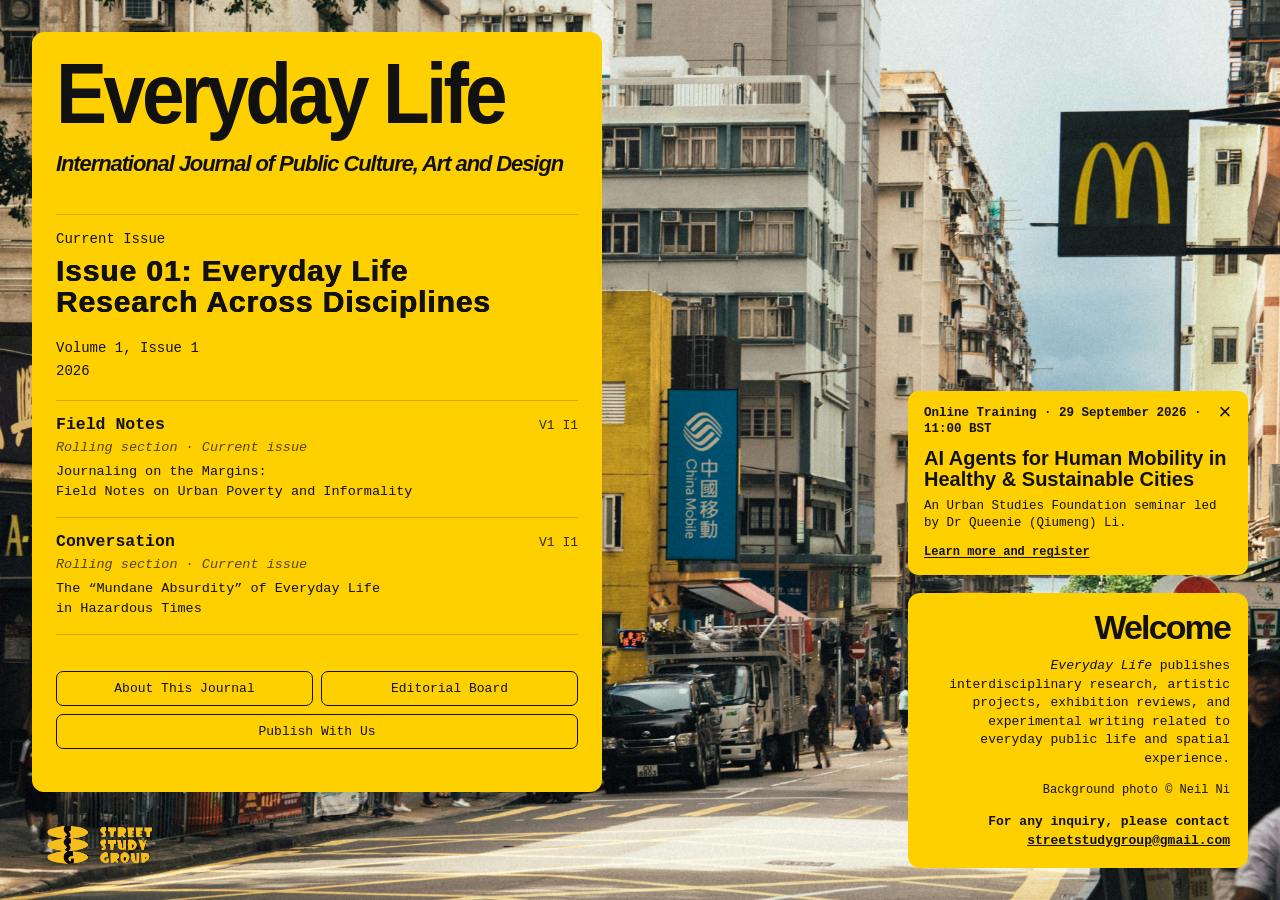
==== index.html @ 0911d188 "update ads" ====
<!doctype html>
<html lang="en">
<head>
  <meta charset="utf-8">

  <title>Everyday Life: International Journal of Public Culture, Art and Design</title>

  <meta name="viewport" content="width=device-width, initial-scale=1">
  <meta name="description" content="Everyday Life is an independent open-access journal dedicated to public culture, urban space, art, design, and the politics of everyday life.">

  <link rel="icon" type="image/png" href="assets/images/favicon.png">
  <link rel="stylesheet" href="assets/style.css?v=7">
</head>

<body>

  <main class="homepage">

    <section class="home-card">

      <header class="brand-block">
        <h1>Everyday Life</h1>
        <p>International Journal of Public Culture, Art and Design</p>
      </header>

     <section class="feature-block">
  <a href="issue-01.html">
    <p class="small-label">Current Issue</p>
    <h2>
      Issue 01: Everyday Life<br>
      Research Across Disciplines
    </h2>
    <p class="mono">
      Volume 1, Issue 1<br>
      2026
    </p>
  </a>
</section>

     <section class="news-block">
  <div class="news-row">
    <a href="field-notes.html">
      <strong>Field Notes</strong><br>
      <span class="section-status">Rolling section · Current issue</span><br>
      Journaling on the Margins:<br>
      Field Notes on Urban Poverty and Informality
    </a>
    <div class="issue-number">V1 I1</div>
  </div>

  <div class="news-row">
    <a href="conversation.html">
      <strong>Conversation</strong><br>
      <span class="section-status">Rolling section · Current issue</span><br>
      The “Mundane Absurdity” of Everyday Life<br>
      in Hazardous Times
    </a>
    <div class="issue-number">V1 I1</div>
  </div>
</section>

      <nav class="home-buttons">
        <a href="#about-this-journal">About This Journal</a>
        <a href="#editorial-board">Editorial Board</a>
        <a class="wide" href="submission-guidelines.html">Publish With Us</a>
      </nav>

    </section>

    <section class="welcome-card">
      <h2>Welcome</h2>

      <p>
        <em>Everyday Life</em> publishes interdisciplinary research,
        artistic projects, exhibition reviews, and experimental writing
        related to everyday public life and spatial experience.
      </p>

      <p class="credit">
        Background photo © Neil Ni
      </p>

      <p class="contact">
        For any inquiry, please contact<br>
        <a href="mailto:streetstudygroup@gmail.com">streetstudygroup@gmail.com</a>
      </p>
    </section>

    <aside class="event-popover" aria-label="Upcoming online training">
      <button class="event-popover-close" type="button" aria-label="Close event notice">×</button>
      <p class="event-popover-kicker">Online Training · 29 September 2026 · 11:00 BST</p>
      <h2>AI Agents for Human Mobility in Healthy &amp; Sustainable Cities</h2>
      <p>
        An Urban Studies Foundation seminar led by Dr Queenie (Qiumeng) Li.
      </p>
      <a href="https://post-industrial-cities.com/OnlineTraining1" target="_blank" rel="noopener">
        Learn more and register
      </a>
    </aside>

<a 
  class="corner-logo-card" 
  href="https://www.instagram.com/streetstudygroup/" 
  target="_blank" 
  rel="noopener"
  aria-label="Street Study Group Instagram"
>
  <img src="assets/images/logo.png" alt="Street Study Group">
</a>

  </main>

 <aside class="side-panel" id="about-this-journal">
  <div class="panel-content">
    <a class="close-button" href="#">Close</a>

    <p class="panel-title">About This Journal</p>

    <h2><em>Everyday Life</em></h2>

    <p>
      <em>Everyday Life</em> is a peer-reviewed interdisciplinary journal dedicated to exploring the relationships between public culture, design, art, urban space, media, and everyday experience. Published biannually as a free open-access journal, it brings together academic research, visual culture, artistic practice, exhibition criticism, and experimental forms of inquiry that engage with the ordinary conditions of contemporary life.
    </p>

    <p>
      The journal begins from a simple but increasingly urgent observation: everyday life is never neutral. Streets, interfaces, buildings, infrastructures, advertisements, domestic spaces, public images, objects, platforms, and forms of routine behaviour are all shaped by wider social, political, economic, and cultural forces. At the same time, everyday environments also remain sites of creativity, negotiation, conflict, memory, imagination, and public expression.
    </p>

    <p>
      In recent years, public life has undergone profound transformations. Cities are increasingly mediated by digital systems, commercial images, logistical infrastructures, surveillance technologies, branding strategies, and forms of algorithmic governance. Public space has become simultaneously more connected and more fragmented; more visible and more controlled. Design now extends far beyond objects and aesthetics into the organisation of attention, behaviour, mobility, communication, and social relations themselves. Yet despite these changes, everyday life often remains overlooked precisely because it appears ordinary.
    </p>

    <p>
      <em>Everyday Life</em> seeks to examine these conditions critically and creatively. The journal is interested not only in how contemporary environments are designed and governed, but also in how they are experienced, interpreted, appropriated, resisted, documented, and reimagined through artistic, spatial, and cultural practices.
    </p>

    <p>
      Positioned across art and design studies, urban studies, architecture, visual culture, media theory, cultural geography, anthropology, sociology, and curatorial practice, the journal encourages dialogue between scholars, designers, artists, architects, filmmakers, curators, writers, and independent researchers. We are particularly interested in interdisciplinary work that crosses conventional boundaries between theory and practice, research and criticism, academic inquiry and cultural production.
    </p>

    <p>
      Operating as a free open-access publication, all content in this journal is freely accessible online without subscription fees or article processing charges (APCs).
    </p>

    <h2>Aims and Scope</h2>

    <p>
      The journal welcomes original contributions addressing themes including, but not limited to:
    </p>

    <p>
      Design and everyday life<br>
      Urban space and public culture<br>
      Spatial politics and governance<br>
      Critical design studies<br>
      Speculative design<br>
      Everyday studies and its methodology<br>
      Art, curation, and exhibition-making<br>
      Architecture and the social production of space<br>
      Infrastructure and material culture<br>
      Media environments and visual communication<br>
      Public space, participation, and appropriation<br>
      Digital urbanism and platform urbanism<br>
      Memory, representation, and visual archives<br>
      Mobility, circulation, and spatial experience<br>
      Design, labour, and neoliberalism<br>
      Curatorial practice and exhibition studies<br>
      Design anthropology and ethnography<br>
      Everyday aesthetics and visual culture<br>
      Experimental and speculative design practices<br>
      Informal urbanism and grassroots spatial practices<br>
      Environmental design and ecological everyday life<br>
      Socially engaged art and public interventions
    </p>

    <p>
      The journal encourages interdisciplinary dialogue between scholars, designers, architects, artists, curators, filmmakers, and independent researchers.
    </p>

    <h2>Types of Contributions</h2>

    <p>
      <strong>Research Articles</strong><br>
      Peer-reviewed scholarly articles offering a clear academic contribution to the current issue theme through theoretical, historical, methodological, empirical, interdisciplinary, or practice-informed research.
    </p>

    <p>
      <strong>Practice Review Articles</strong><br>
      Critical reflections by artists, designers, architects, curators, filmmakers, photographers, cultural workers, and practice-based researchers on exhibitions, projects, visual research, spatial interventions, or creative practice.
    </p>

    <p>
      <strong>Conversations and Interviews</strong><br>
      Dialogues with artists, designers, architects, curators, researchers, and cultural practitioners.
    </p>

    <p>
      <strong>Field Notes</strong><br>
      Short observational or reflective texts engaging with everyday environments, public culture, spatial practices, material conditions, or situated experiences.
    </p>

    <h2>Open Access Statement</h2>

    <p>
      <em>Everyday Life</em> is committed to free and open knowledge exchange.
    </p>

    <p>
      The journal operates under a Diamond Open Access model:
    </p>

    <p>
      No submission fees<br>
      No article processing charges (APCs)<br>
      Free access for all readers
    </p>

    <p>
      Authors retain copyright of their work unless otherwise stated.
    </p>
  </div>
</aside>

<aside class="side-panel" id="editorial-board">
  <div class="panel-content">
    <a class="close-button" href="#">Close</a>

    <p class="panel-title">Editorial Board</p>

    <h2>Executive Editor</h2>

    <article class="editorial-member">
  <p>
    <strong>
  <a href="https://orcid.org/0009-0006-7471-3785" target="_blank" rel="noopener">
    Sinan Wang
  </a>
</strong><br>
Glasgow School of Art, UK<br>
<a href="mailto:streetstudygroup@gmail.com">Contact</a>
  </p>
</article>

    <hr>

    <h2>Co-editors</h2>

    <article class="editorial-member">
      <p>
        <strong>Dr. Fangjie Guo</strong><br>
        Guangzhou University, Guangzhou, China<br>
        <strong>Areas:</strong> Space production, Public space, Ethnography<br>
        <a href="mailto:fguo@gzhu.edu.cn">Contact</a>
      </p>
    </article>

    <article class="editorial-member">
      <p>
        <strong>Houwei Fu</strong><br>
        University College London, London, UK<br>
        <strong>Areas:</strong> Urban regeneration, Housing studies, Contemporary Architectural History and Design<br>
        <a href="mailto:ucbvhfu@ucl.ac.uk">Contact</a>
      </p>
    </article>

    <article class="editorial-member">
      <p>
        <strong>Jiaqi Li</strong><br>
        City University of Hong Kong, Hong Kong, China<br>
        <strong>Areas:</strong> Contemporary art, Visual tricks, Illusion<br>
        <a href="mailto:jiaqi.li@my.cityu.edu.hk">Contact</a>
      </p>
    </article>

    <article class="editorial-member">
      <p>
        <strong>Jiawen Li</strong><br>
        Glasgow School of Art, Glasgow, UK<br>
        <strong>Areas:</strong> Human-AI collaboration, AI-assisted creativity, Visual ideation<br>
        <a href="mailto:lijiawen.art@gmail.com">Contact</a>
      </p>
    </article>

    <article class="editorial-member">
      <p>
        <strong>Lingyi Wang</strong><br>
        The Chinese University of Hong Kong, Hong Kong, China<br>
        <strong>Areas:</strong> Performance Studies, World Literature, Literary Modernism<br>
        <a href="mailto:lingyiw.arts@gmail.com">Contact</a>
      </p>
    </article>

    <article class="editorial-member">
      <p>
        <strong>Lisa Tustian</strong><br>
        Cardiff Metropolitan University, Cardiff, UK<br>
        <strong>Areas:</strong> Found objects, Conceptual art, Curating<br>
        <a href="mailto:l.tustian@outlook.cardiffmet.ac.uk">Contact</a>
      </p>
    </article>

    <article class="editorial-member">
      <p>
        <strong>Lu Zheng</strong><br>
        University of Arizona, Tucson, USA<br>
        <strong>Areas:</strong> Participatory art, Atmospheric aesthetics, Community building<br>
        <a href="mailto:zhenglu1@arizona.edu">Contact</a>
      </p>
    </article>

    <article class="editorial-member">
      <p>
        <strong>Dr. Mengyun Li</strong><br>
        Independent Researcher, France<br>
        <strong>Areas:</strong> Design research, Participatory design, Program evaluation<br>
        <a href="mailto:mengyun.design@gmail.com">Contact</a>
      </p>
    </article>

    <article class="editorial-member">
      <p>
        <strong>Dr. Ne Ma</strong><br>
        Independent Researcher, UK<br>
        <strong>Areas:</strong> Gender and work, Women's experience, Singlehood<br>
        <a href="mailto:mane765@outlook.com">Contact</a>
      </p>
    </article>

    <article class="editorial-member">
      <p>
        <strong>Orlan Yuan Syshui</strong><br>
        University of Otago, Otago, New Zealand<br>
        <strong>Areas:</strong> Archaeology of the contemporary past, Material culture, Medical anthropology<br>
        <a href="mailto:orlan.syshui@gmail.com">Contact</a>
      </p>
    </article>

    <article class="editorial-member">
      <p>
        <strong>Orianna Jialu Shen</strong><br>
        Center for Urban & Architecture Curating (CUAC), Shanghai, China<br>
        <strong>Areas:</strong> Co-design, Social innovation, Critical curating<br>
        <a href="mailto:jialuchen84@gmail.com">Contact</a>
      </p>
    </article>

    <article class="editorial-member">
      <p>
        <strong>Dr. Panpan Jin</strong><br>
        The University of Tokyo, Tokyo, Japan<br>
        <strong>Areas:</strong> Urban morphology, Public space, Urban modernization and history<br>
        <a href="mailto:panpanjin@g.ecc.u-tokyo.ac.jp">Contact</a>
      </p>
    </article>

    <article class="editorial-member">
      <p>
        <strong>Ruoyi Zheng</strong><br>
        University of Manchester, Manchester, UK<br>
        <strong>Areas:</strong> Art and politics, Intermedial practices, Print culture<br>
        <a href="mailto:ruoyi.zheng@postgrad.manchester.ac.uk">Contact</a>
      </p>
    </article>

    <article class="editorial-member">
      <p>
        <strong>Shizheng Liang</strong><br>
        The University of Hong Kong, Hong Kong, China<br>
        <strong>Areas:</strong> Urban geography, Critical urban studies, Urban political ecology<br>
        <a href="mailto:szliang@connect.hku.hk">Contact</a>
      </p>
    </article>

    <article class="editorial-member">
      <p>
        <strong>Wattana Songpetchmongkol</strong><br>
        Glasgow School of Art, Glasgow, UK<br>
        <strong>Areas:</strong> Walking, mobility, linguistics<br>
        <a href="mailto:wattanasong@outlook.com">Contact</a>
      </p>
    </article>

    <article class="editorial-member">
      <p>
        <strong>Prof. William Yixi Weng</strong><br>
        Nanjing Normal University, Nanjing, China<br>
        <strong>Areas:</strong> History of design, Handicraft, Cross-cultural arts and crafts research<br>
        <a href="mailto:11197@njnu.edu.cn">Contact</a>
      </p>
    </article>

    <article class="editorial-member">
      <p>
        <strong>Xiao Zhao</strong><br>
        China University of Mining and Technology, Xuzhou, China<br>
        <strong>Areas:</strong> Design education, Speculative design, Non-human centered design<br>
        <a href="mailto:5709@cumt.edu.cn">Contact</a>
      </p>
    </article>

    <article class="editorial-member">
      <p>
        <strong>Dr. Ye Xu</strong><br>
        Tongji University, Shanghai, China<br>
        <strong>Areas:</strong> Domesticity and urban housing, Interior architecture, Critical drawing and mapping<br>
        <a href="mailto:ye_xu@tongji.edu.cn">Contact</a>
      </p>
    </article>

    <article class="editorial-member">
      <p>
        <strong>Yucheng Chen</strong><br>
        Goldsmiths, University of London, London, UK<br>
        <strong>Areas:</strong> Editorial design, Illustration, Archaeology of moving image<br>
        <a href="mailto:yuchengchen96@outlook.com">Contact</a>
      </p>
    </article>

    <article class="editorial-member">
      <p>
        <strong>Yujie Wang</strong><br>
        European University Institute, Florence, Italy<br>
        <strong>Areas:</strong> Family economics, Marriage markets, Applied microeconometrics<br>
        <a href="mailto:yujie.wang@eui.eu">Contact</a>
      </p>
    </article>

    <article class="editorial-member">
      <p>
        <strong>Yue Hu</strong><br>
        Glasgow School of Art, Glasgow, UK<br>
        <strong>Areas:</strong> Climate crisis, Behaviour change, Visual design<br>
        <a href="mailto:Y.Hu11@student.gsa.ac.uk">Contact</a>
      </p>
    </article>

    <article class="editorial-member">
      <p>
        <strong>Yuling Du</strong><br>
        Donghua University, Shanghai, China<br>
        <strong>Areas:</strong> Fashion culture, Gender and dress, Embodiment<br>
        <a href="mailto:duyl@mail.dhu.edu.cn">Contact</a>
      </p>
    </article>

    <article class="editorial-member">
      <p>
        <strong>Ziying Wang</strong><br>
        University of Oxford, Oxford, UK<br>
        <strong>Areas:</strong> Historical musicology, Reception history, Cross-cultural studies<br>
        <a href="mailto:iswangziyinga@gmail.com">Contact</a>
      </p>
    </article>

  </div>
</aside>

  <aside class="side-panel" id="editorial-state">
    <div class="panel-content">
      <a class="close-button" href="#">Close</a>

      <p class="panel-title">Editorial State</p>

      <h2>Editorial State</h2>

      <p>
        The inaugural issue is currently open for submissions.
      </p>
    </div>
  </aside>



<script>
  function closePanel() {
    window.location.hash = "";
  }

  document.addEventListener("click", function (event) {
    const openPanel = document.querySelector(".side-panel:target");

    if (!openPanel) return;

    const clickedOpenButton = event.target.closest('a[href^="#"]');
    const clickedCloseButton = event.target.closest(".close-button");

    if (clickedCloseButton) {
      closePanel();
      return;
    }

    if (clickedOpenButton) return;

    if (!openPanel.contains(event.target)) {
      closePanel();
    }
  });

  document.addEventListener("keydown", function (event) {
    if (event.key === "Escape" && document.querySelector(".side-panel:target")) {
      closePanel();
    }
  });

  const eventPopover = document.querySelector(".event-popover");
  const eventPopoverClose = document.querySelector(".event-popover-close");

  if (eventPopover && eventPopoverClose) {
    const storageKey = "everydaylife-online-training-dismissed";

    try {
      if (window.localStorage.getItem(storageKey) === "true") {
        eventPopover.hidden = true;
      }
    } catch (error) {
      // Some private browsing modes block localStorage.
    }

    eventPopoverClose.addEventListener("click", function () {
      eventPopover.hidden = true;

      try {
        window.localStorage.setItem(storageKey, "true");
      } catch (error) {
        // Closing still works even when localStorage is unavailable.
      }
    });
  }
</script>

</body>
</html>
---- assets/style.css ----
:root {
  --yellow: #ffd000;
  --black: #111111;
  --white: #ffffff;
  --line: rgba(0, 0, 0, 0.18);
  --radius: 12px;
}

/* 全局盒模型，保证 padding 不会额外撑大元素 */
* {
  box-sizing: border-box;
}

html {
  scroll-behavior: smooth;
}

body {
  margin: 0;
  color: var(--black);
  background: var(--yellow);
  font-family: Arial, Helvetica, sans-serif;
}

/* 所有链接的默认样式和 hover 透明效果 */
a {
  color: var(--black);
  transition: opacity 0.2s ease, background-color 0.2s ease;
}

a:hover {
  opacity: 0.55;
}

/* =========================================================
   主页整体背景
   - 控制整屏背景图
   - min-width / min-height 用来保持桌面版固定构图
   ========================================================= */

.homepage {
  position: relative;
  width: 100vw;
  height: 100vh;
  min-width: 1280px;
  min-height: 720px;
  overflow: hidden;
  background-image: url("images/homepage-bg.jpg");
  background-size: cover;
  background-position: center center;
  background-repeat: no-repeat;
}

/* =========================================================
   左侧黄色主卡片
   - width 控制黄色卡片宽度
   - height 控制黄色卡片高度
   - padding 控制内部文字和边缘距离
   - display:flex + margin-top:auto 让底部按钮固定靠下
   ========================================================= */

.home-card {
  position: absolute;
  left: 32px;
  top: 32px;
  width: 570px;
  height: 760px;
  padding: 24px 24px 26px;
  background: var(--yellow);
  border: none;
  outline: none;
  box-shadow: none;
  border-radius: var(--radius);

  display: flex;
  flex-direction: column;
  transform-origin: left top;
}

/* =========================================================
   顶部品牌标题区域
   - brand-block 控制标题区底部留白和分割线
   ========================================================= */

.brand-block {
  padding-bottom: 38px;
  border-bottom: 1px solid var(--line);
}

/* “Everyday Life” 大标题
   - font-size 控制大小
   - letter-spacing 控制字距
   - scaleX 控制横向压缩/拉伸
   - white-space: nowrap 保证不换行
*/
.brand-block h1 {
  margin: 0;
  font-size: 85px;
  line-height: 0.9;
  letter-spacing: -0.05em;
  font-weight: 900;
  white-space: nowrap;
  display: inline-block;
  transform: scaleX(0.9); /* 横向宽度：越小越窄，例如 0.88；越大越宽，例如 0.95 */
  transform-origin: left top;
}

/* 副标题：International Journal...
   - font-size 控制大小
   - line-height 控制行距
   - letter-spacing 控制字距
*/
.brand-block p {
  margin: 18px 0 0;
  max-width: 520px;
  font-size: 22px;
  line-height: 1.15;
  letter-spacing: -0.05em;
  font-style: italic;
  font-weight: 800;
}

/* =========================================================
   Current Issue / 主入口区域
   ========================================================= */

.feature-block {
  padding: 16px 0 18px;
  border-bottom: 1px solid var(--line);
}

.feature-block a {
  color: var(--black);
  text-decoration: none;
}

/* 小标签：Current Issue */
.small-label {
  margin: 0 0 8px;
  font-family: "Courier New", Courier, monospace;
  font-size: 14px;
}

/* 当前 Issue 主标题
   - font-size 控制标题大小
   - letter-spacing 控制标题字距
   - font-weight 700 + text-shadow 是为了避免 800 太粗、799 太细
*/
.feature-block h2 {
  margin: 0;
  max-width: 540px;
  font-size: 30px;
  line-height: 1.04;
  letter-spacing: 0.03em;
  font-weight: 700;
  text-shadow:
    0.35px 0 0 var(--black),
    -0.35px 0 0 var(--black);
}

/* Issue 日期 / 卷期信息 */
.mono {
  margin: 20px 0 0;
  font-family: "Courier New", Courier, monospace;
  font-size: 14px;
  line-height: 1.6;
}

/* =========================================================
   Field Notes / Conversation 栏目入口
   ========================================================= */

.news-block {
  border-bottom: 1px solid var(--line);
}

/* 每一个栏目行
   - padding 控制上下留白
   - line-height 控制文字行距
   - grid-template-columns 让右侧 V1 I1 靠右
*/
.news-row {
  display: grid;
  grid-template-columns: minmax(0, 1fr) auto;
  gap: 18px;
  padding: 15px 0; /* 想让栏目更松就加大，例如 17px；更紧就改 12px */
  border-bottom: 1px solid var(--line);
  font-family: "Courier New", Courier, monospace;
  font-size: 13.5px;
  line-height: 1.48;
}

.news-row:last-child {
  border-bottom: none;
}

.news-row a {
  display: block;
  color: var(--black);
  text-decoration: none;
}

/* 鼠标经过栏目时的轻微白色背景 */
.news-row:hover {
  background: rgba(255, 255, 255, 0.18);
}

/* Field Notes / Conversation 标题
   - font-size 控制这两个栏目标题大小
*/
.news-row strong {
  display: inline-block;
  margin-bottom: 3px;
  font-size: 16.5px; /* 想再大一点改 17px */
  line-height: 1.15;
  font-weight: 900;
}

/* Rolling section · Current issue 这一行 */
.section-status {
  display: inline-block;
  margin-bottom: 4px;
  font-style: italic;
  opacity: 0.72;
}

/* 右侧 V1 I1 */
.issue-number {
  text-align: right;
  white-space: nowrap;
  font-size: 13px;
  opacity: 0.85;
}

/* =========================================================
   底部三个按钮
   - margin-top:auto 把按钮推到黄卡底部
   ========================================================= */

.home-buttons {
  display: grid;
  grid-template-columns: 1fr 1fr;
  gap: 8px;
  padding-top: 16px;
  margin-top: 20px; /* 关键：把按钮推到底部 */
}

.home-buttons .wide {
  grid-column: 1 / -1;
}

.home-buttons a,
.close-button,
.panel-button {
  display: block;
  padding: 9px 12px;
  border: 1.2px solid var(--black);
  border-radius: 7px;
  color: var(--black);
  background: transparent;
  text-align: center;
  text-decoration: none;
  font-family: "Courier New", Courier, monospace;
  font-size: 13px;
  transition: opacity 0.2s ease, background-color 0.2s ease;
}

/* =========================================================
   右下角 Welcome 卡片
   ========================================================= */

.welcome-card {
  position: absolute;
  right: 32px;
  bottom: 32px;
  width: 340px;
  padding: 18px;
  background: var(--yellow);
  border: none;
  outline: none;
  box-shadow: none;
  border-radius: var(--radius);
  text-align: right;
  transform-origin: right bottom;
}

.welcome-card h2 {
  margin: 0 0 14px;
  font-size: 34px;
  line-height: 0.95;
  letter-spacing: -0.055em;
  font-weight: 900;
}

.welcome-card p {
  margin: 0 0 14px;
  font-family: "Courier New", Courier, monospace;
  font-size: 13px;
  line-height: 1.42;
}

.welcome-card .credit {
  font-size: 12px;
}

.welcome-card .contact {
  margin-bottom: 0;
  font-weight: 700;
}

.welcome-card a {
  color: var(--black);
}

/* =========================================================
   右侧活动通知
   ========================================================= */

.event-popover {
  position: absolute;
  right: 32px;
  bottom: 325px;
  z-index: 8;
  width: 340px;
  padding: 14px 16px 15px;
  background: var(--yellow);
  border: none;
  border-radius: 10px;
  box-shadow: none;
  font-family: "Courier New", Courier, monospace;
  transform-origin: right bottom;
}

.event-popover[hidden] {
  display: none;
}

.event-popover-close {
  position: absolute;
  top: 10px;
  right: 12px;
  width: 22px;
  height: 22px;
  padding: 0;
  border: none;
  background: transparent;
  color: var(--black);
  font-family: Arial, Helvetica, sans-serif;
  font-size: 22px;
  line-height: 1;
  cursor: pointer;
}

.event-popover-kicker {
  margin: 0 32px 7px 0;
  font-size: 12px;
  line-height: 1.25;
  font-weight: 700;
}

.event-popover h2 {
  margin: 0 0 8px;
  font-family: Arial, Helvetica, sans-serif;
  font-size: 20px;
  line-height: 1.05;
  letter-spacing: 0;
  font-weight: 900;
}

.event-popover p {
  margin: 0 0 10px;
  font-size: 12.5px;
  line-height: 1.35;
}

.event-popover a {
  display: inline-block;
  padding: 0;
  border: none;
  background: transparent;
  color: var(--black);
  border-radius: 0;
  text-decoration: underline;
  text-underline-offset: 0.15em;
  font-size: 12px;
  font-weight: 700;
}

/* =========================================================
   左下角 SSG logo
   - width / height 控制外框尺寸
   - border 控制描边；0px 就是无描边
   ========================================================= */

.corner-logo-card {
  position: absolute;
  left: 25px;
  bottom: 15px;
  width: 150px;
  height: 80px;
  padding: 14px;
  background: transparent;
  border: 0px solid var(--yellow); /* 想要黄色描边改成 2px solid var(--yellow) */
  outline: none;
  box-shadow: none;
  border-radius: var(--radius);
  display: flex;
  align-items: center;
  justify-content: center;
  z-index: 5;
  transition: opacity 0.2s ease;
  transform-origin: left bottom;
}

.corner-logo-card:hover {
  opacity: 0.55;
}

/* logo 图片本身大小 */
.corner-logo-card img {
  max-width: 88%;
  max-height: 80%;
  object-fit: contain;
  display: block;
}

/* =========================================================
   右侧弹出 panel：About / Editorial Board / Publish With Us
   ========================================================= */

/* 整个白色弹窗本体
   - top / right 控制弹窗距离浏览器边缘的位置
   - width 控制弹窗宽度
   - height 控制弹窗高度
   - padding 控制内容和白框边缘的距离
   - border-radius 控制白框圆角
   - background 控制白框底色
*/
.side-panel {
  display: none;
  position: fixed;
  z-index: 20;

  top: 24px;                         /* 弹窗距离顶部 */
  right: 0px;                        /* 弹窗距离右侧；如果想右边也露背景，改成 24px */
  width: 600px;                      /* 弹窗整体宽度 */
  height: calc(100vh - 48px);        /* 弹窗高度：上下各留 24px */

  padding: 28px 26px;                /* 内容距离白框边缘的距离 */
  background: var(--white);

  border: none;                      /* 去掉外框线 */
  outline: none;
  box-shadow: none;                  /* 不要阴影 */
  border-radius: var(--radius);      /* 四角圆角；数值来自 :root 的 --radius */

  overflow-y: auto;                  /* 内容太长时允许内部滚动 */
}

/* URL 出现 #about-this-journal / #editorial-board 时显示对应 panel */
.side-panel:target {
  display: block;
}

/* 弹窗内部内容区
   - max-width 控制文字区域宽度
   - margin: 0 auto 让内容在白框里居中
*/
.panel-content {
  max-width: 520px;                  /* 正文宽度；想更宽改 540px */
  margin: 0 auto;
}

/* Close 按钮
   - width 控制按钮宽度
   - padding 控制按钮内部空间
   - margin-bottom 控制 Close 和下面分割线/标题的距离
*/
.close-button {
  width: 86px;
  margin-left: auto;
  margin-bottom: 10px;
  padding: 10px 12px;
}

/* 小标题：Editorial Board / About This Journal
   - font-family 控制字体
   - font-size 可以单独加
   - padding-top 控制和上方分割线距离
*/
.panel-title {
  margin: 0;
  padding-top: 16px;
  border-top: 1px solid var(--line);

  font-family: "Courier New", Courier, monospace;  /* 小标题字体 */
  font-size: 16.5px;                                 /* 小标题字号 */
  line-height: 1.3;                                /* 小标题行距 */
  letter-spacing: 0;
  width: 111.111%;
  transform: scaleX(0.9);
  transform-origin: left top;
  font-weight: 900;
}

/* 弹窗大标题：Executive Editor / Co-editors
   - font-size 控制大标题大小
   - line-height 控制标题行距
   - letter-spacing 控制字距
   - margin 控制标题上下距离
*/
.panel-content h2 {
  margin: 28px 0 22px;              /* 上 28px，右 0，下 22px，左 0 */
  font-size: 30px;                  /* 大标题大小；现在比之前 44px 稍小 */
  line-height: 1;                   /* 标题行距 */
  letter-spacing: -0.005em;         /* 字距；负数越大越挤 */
  transform: scaleX(0.85);
  transform-origin: left top;
  font-weight: 900;
}

/* 弹窗正文文字
   - 这里控制机构、Areas、Contact 等正文
   - font-family 是正文用 Courier 的原因
   - font-size 控制正文大小
   - line-height 控制正文行距
*/
.panel-content p {
  margin: 0 0 20px;                 /* 每段之间的距离 */
  font-family: "Courier New", Courier, monospace;
  font-size: 15px;                /* 正文字号；想小一点改 15px */
  line-height: 1.5;                 /* 正文行距；想松一点改 1.6 */
  letter-spacing: -0.03em;
}

/* 弹窗内所有链接的基础样式
   - 默认不加下划线，避免 ORCID 名字和 Contact 混在一起
*/
.panel-content a {
  color: var(--black);
  text-decoration: none;
  text-underline-offset: 0.18em;
}

/* Contact 链接
   - 所有 mailto 邮箱链接都显示下划线
   - 也就是 Contact ↗ 会有横线
*/
.panel-content a[href^="mailto:"] {
  text-decoration: underline;
}

/* ORCID / 姓名链接
   - 例如 Sinan Wang 链接到 ORCID
   - 不显示下划线
*/
.editorial-member strong:first-child a {
  text-decoration: none;
}

/* ORCID / 姓名链接 hover
   - 鼠标移上去只变透明，不加横线
*/
.editorial-member strong:first-child a:hover {
  text-decoration: none;
  opacity: 0.55;
}

/* 弹窗内横线，例如 Executive Editor 和 Co-editors 之间 */
.panel-content hr {
  border: none;
  border-top: 1px solid var(--line);
  margin: 24px 0;                   /* 横线上下距离 */
}

/* 弹窗里的大按钮，例如 Read Current Call */
.panel-button {
  width: 100%;
  margin-top: 12px;
}

/* =========================================================
   Editorial Board 成员列表
   ========================================================= */

/* 每个编辑成员之间的距离
   - 数值越大，每个人之间越松
*/
.editorial-member {
  margin-bottom: 28px;
}

/* 每个成员信息段落底部不要再额外加 margin */
.editorial-member p {
  margin-bottom: 0;
}

/* 成员姓名
   - 这里控制 Sinan Wang / Dr. Fangjie Guo / Houwei Fu 等姓名
   - display: inline-block 让 margin-bottom 生效
*/
.editorial-member strong:first-child {
  display: inline-block;
  margin-bottom: 4px;

  font-size: 16px;                  /* 姓名字号 */
  line-height: 1.25;
  font-weight: 700;
}

/* 如果姓名里面是链接，例如 Sinan Wang 链到 ORCID
   - 姓名链接不显示下划线
   - Contact 链接单独用 mailto 规则显示下划线
*/
.editorial-member strong:first-child a {
  color: var(--black);
  text-decoration: none !important;
  border-bottom: none !important;
}

/* 鼠标移到姓名 / ORCID 链接上：只变透明，不出现下划线 */
.editorial-member strong:first-child a:hover {
  text-decoration: none !important;
  border-bottom: none !important;
  opacity: 0.55;
}


/* Areas 这个粗体标签
   - 不要误伤第一个姓名，所以用 p strong:not(:first-child)
*/
.editorial-member p strong:not(:first-child) {
  font-weight: 700;
}

/* =========================================================
   中小屏幕处理
   ========================================================= */

@media (min-width: 821px) and (max-height: 860px) {
  .home-card,
  .welcome-card,
  .event-popover,
  .corner-logo-card {
    transform: scale(0.88);
  }
}

@media (min-width: 821px) and (max-height: 760px) {
  .home-card,
  .welcome-card,
  .event-popover,
  .corner-logo-card {
    transform: scale(0.78);
  }
}

@media (min-width: 821px) and (max-height: 680px) {
  .home-card,
  .welcome-card,
  .event-popover,
  .corner-logo-card {
    transform: scale(0.68);
  }
}

@media (max-width: 1279px) and (min-width: 821px) {
  .homepage {
    min-width: 0;
    min-height: 0;
    overflow-x: hidden;
  }

  .home-card {
    left: 24px;
    top: 24px;
    width: min(570px, calc(100vw - 48px));
    height: auto;
    min-height: 0;
    transform: none;
  }

  .welcome-card {
    right: 24px;
    bottom: 24px;
    width: min(340px, calc(100vw - 48px));
    transform: none;
  }

  .event-popover {
    right: 24px;
    bottom: 315px;
    width: min(340px, calc(100vw - 48px));
    transform: none;
  }

  .corner-logo-card {
    transform: none;
  }
}

@media (max-width: 820px) {
  html,
  body {
    overflow-x: hidden;
  }

  .homepage {
    width: 100%;
    min-width: 0;
    height: auto;
    min-height: 100svh;
    overflow: visible;
    padding: 16px 14px 28px;
    background-size: 100% auto;
    background-position: center top;
    background-repeat: repeat-y;
  }

  .home-card,
  .welcome-card,
  .event-popover,
  .corner-logo-card {
    position: relative;
    left: auto;
    right: auto;
    top: auto;
    bottom: auto;
  }

  .home-card {
    width: 100%;
    height: auto;
    min-height: 0;
    padding: 18px 18px 20px;
    border-radius: 10px;
  }

  .brand-block {
    padding-bottom: 24px;
  }

  .brand-block h1 {
    font-size: clamp(44px, 18vw, 74px);
    max-width: 100%;
    transform: none;
    white-space: normal;
    letter-spacing: -0.06em;
  }

  .brand-block p {
    margin-top: 12px;
    font-size: clamp(16px, 5vw, 22px);
    max-width: 100%;
  }

  .feature-block {
    padding: 14px 0 16px;
  }

  .feature-block h2 {
    font-size: clamp(24px, 7.5vw, 32px);
    max-width: 100%;
  }

  .mono {
    margin-top: 14px;
  }

  .news-row {
    gap: 10px;
    padding: 13px 0;
    font-size: 12.5px;
  }

  .news-row strong {
    font-size: 15.5px;
  }

  .issue-number {
    font-size: 12px;
  }

  .home-buttons {
    grid-template-columns: 1fr;
    margin-top: 16px;
  }

  .welcome-card {
    width: min(100%, 420px);
    margin: 18px 0 0 auto;
    padding: 16px;
    text-align: right;
    border-radius: 10px;
  }

  .welcome-card h2 {
    font-size: 32px;
  }

  .event-popover {
    position: fixed;
    right: 14px;
    bottom: max(14px, env(safe-area-inset-bottom));
    left: 14px;
    width: auto;
    max-height: min(36svh, 280px);
    overflow-y: auto;
    padding: 14px 14px 16px;
    border-radius: 10px;
  }

  .event-popover h2 {
    font-size: 20px;
  }

  .corner-logo-card {
    width: 118px;
    height: 64px;
    margin: 16px 0 0;
    padding: 8px 0;
  }

  .side-panel {
    top: 0;
    right: 0;
    bottom: 0;
    left: 0;
    width: 100vw;
    height: 100svh;
    padding: max(18px, env(safe-area-inset-top)) 18px max(32px, env(safe-area-inset-bottom));
    border-radius: 0;
    overflow-y: auto;
    overscroll-behavior: contain;
  }

  .panel-content {
    max-width: none;
  }

  .close-button {
    position: sticky;
    top: 0;
    z-index: 2;
    background: var(--white);
  }

  .panel-content h2 {
    transform: none;
    font-size: 28px;
  }

  .panel-title {
    width: auto;
    transform: none;
  }

  .panel-content p {
    font-size: 14px;
    letter-spacing: 0;
  }

  body:has(.side-panel:target) {
    overflow: hidden;
  }
}



/* =========================================================
   Submission Guidelines 独立页面整体样式
   ========================================================= */

/* 页面最外层容器
   - max-width 控制正文最大宽度
   - margin 控制页面居中
   - padding 控制页面四周留白
*/
.submission-page {
  max-width: 980px;
  margin: 0 auto;
  padding: 32px 24px 56px;
}

/* 顶部返回区域
   - margin-bottom 控制它和标题区之间的距离
*/
.submission-back {
  margin-bottom: 18px;
}

/* Close / 返回首页按钮
   - display 让按钮可以设置宽高和内边距
   - border 控制黑色描边
   - border-radius 控制圆角
*/
.submission-back a {
  display: inline-block;
  padding: 8px 14px;
  border: 1.2px solid var(--black);
  border-radius: 7px;
  color: var(--black);
  background: transparent;
  text-decoration: none;
  font-family: "Courier New", Courier, monospace;
  font-size: 13px;
}

/* 页面小标题：Submission Guideline
   - border-top 控制顶部横线
   - padding-top 控制横线和文字距离
*/
.submission-label {
  margin: 0 0 26px;
  padding-top: 18px;
  border-top: 1px solid var(--line);
  font-family: "Courier New", Courier, monospace;
  font-size: 16.5px;
  line-height: 1.3;
  font-weight: 900;
}

/* 页面主标题
   - font-size 控制大标题大小
   - line-height 控制标题行距
*/
.submission-cover-slot {
  display: block;
  width: min(260px, 72vw);
  aspect-ratio: 3 / 4;
  margin: 0 0 28px;
  background: var(--white);
  border: 1.5px solid var(--black);
  border-radius: 8px;
  object-fit: contain;
  object-position: center center;
}

.submission-header h1 {
  margin: 0 0 28px;
  font-size: 42px;
  line-height: 1.05;
  font-weight: 900;
  letter-spacing: -0.02em;
}

/* 每个白色内容区块
   - padding 控制区块内部留白
   - margin-bottom 控制区块之间距离
   - border 控制黑色边框
*/
.submission-section {
  padding: 24px 28px;
  margin-bottom: 18px;
  background: var(--white);
  border: 1.5px solid var(--black);
  border-radius: 10px;
}

/* 区块标题，例如 Submission Checklist
   - text-transform 控制是否大写
*/
.submission-section h2 {
  margin: 0 0 16px;
  font-family: Georgia, "Times New Roman", serif;
  font-size: 28px;
  line-height: 1.15;
  font-weight: 700;
  text-transform: uppercase;
}

/* 小标题，例如 1. Title Page */
.submission-section h3 {
  margin: 24px 0 8px;
  font-size: 18px;
  line-height: 1.25;
  font-weight: 900;
}

/* 正文、列表文字
   - font-size 控制正文大小
   - line-height 控制正文行距
*/
.submission-section p,
.submission-section li {
  font-size: 15.5px;
  line-height: 1.65;
}

/* 正文段落间距 */
.submission-section p {
  margin: 0 0 14px;
}

/* 列表整体缩进和上下距离 */
.submission-section ul {
  margin: 8px 0 18px;
  padding-left: 22px;
}

/* 每条列表之间的距离 */
.submission-section li {
  margin: 5px 0;
}

/* 期刊信息表格区域 */
.submission-meta {
  margin: 0;
}

/* 每一行期刊信息
   - grid-template-columns 控制左侧标签和右侧内容宽度
*/
.submission-meta div {
  display: grid;
  grid-template-columns: 240px minmax(0, 1fr);
  gap: 18px;
  padding: 10px 0;
  border-top: 1px solid var(--line);
}

/* 第一行不需要上边线 */
.submission-meta div:first-child {
  border-top: none;
}

/* 左侧标签文字，例如 Title / Publisher */
.submission-meta dt {
  font-weight: 900;
}

/* 右侧说明文字 */
.submission-meta dd {
  margin: 0;
}

.journal-statistics {
  width: 100%;
  border-collapse: collapse;
  font-size: 15.5px;
  line-height: 1.45;
}

.journal-statistics tr {
  border-top: 1px solid var(--line);
}

.journal-statistics tr:first-child {
  border-top: none;
}

.journal-statistics th,
.journal-statistics td {
  padding: 12px 0;
  vertical-align: top;
  text-align: left;
}

.journal-statistics th {
  width: 70%;
  padding-right: 18px;
  font-weight: 900;
}

.journal-statistics td {
  width: 30%;
  font-weight: 900;
  white-space: nowrap;
}

/* 邮箱链接和下载按钮 */
.submission-button {
  display: inline-block;
  padding: 10px 14px;
  border: 1.5px solid var(--black);
  border-radius: 7px;
  color: var(--black);
  text-decoration: none;
  font-family: "Courier New", Courier, monospace;
  font-size: 13px;
}

/* 手机窄屏适配
   - 信息表格从左右两列变成上下排列
*/
@media (max-width: 760px) {
  .submission-page {
    padding: 24px 16px 44px;
  }

  .submission-meta div {
    grid-template-columns: 1fr;
    gap: 2px;
  }

  .submission-section {
    padding: 18px;
  }

  .submission-header h1 {
    font-size: 32px;
  }

  .submission-cover-slot {
    width: min(220px, 74vw);
  }

  .journal-statistics th,
  .journal-statistics td {
    display: block;
    width: 100%;
    padding: 8px 0 0;
  }

  .journal-statistics td {
    padding: 2px 0 8px;
  }
}


/* =========================================================
   Field Notes / Conversation 独立列表页
   ========================================================= */

/* 整个列表页面
   - max-width 控制页面最大宽度
   - margin 控制页面居中
   - padding 控制页面四周留白
*/
.listing-page {
  max-width: 1100px;
  margin: 0 auto;
  padding: 32px 24px 56px;
}

/* 顶部 Close 返回按钮区域
   - margin-bottom 控制按钮和标题之间的距离
*/
.listing-back {
  margin-bottom: 18px;
}

/* Close 按钮样式 */
.listing-back a {
  display: inline-block;
  padding: 8px 14px;
  border: 1.2px solid var(--black);
  border-radius: 7px;
  color: var(--black);
  background: transparent;
  text-decoration: none;
  font-family: "Courier New", Courier, monospace;
  font-size: 13px;
}

/* 页面顶部标题区域
   - margin-bottom 控制标题区和文章列表之间的距离
*/
.listing-header {
  margin-bottom: 24px;
}

/* 小标签：Rolling Section */
.listing-label {
  margin: 0 0 20px;
  padding-top: 18px;
  border-top: 1px solid var(--line);
  font-family: "Courier New", Courier, monospace;
  font-size: 16.5px;
  line-height: 1.3;
  font-weight: 900;
}

/* 页面大标题：Field Notes / Conversation */
.listing-header h1 {
  margin: 0 0 12px;
  font-size: 56px;
  line-height: 0.95;
  letter-spacing: -0.03em;
  font-weight: 900;
}

/* 页面介绍文字 */
.listing-header p {
  max-width: 680px;
  margin: 0;
  font-family: "Courier New", Courier, monospace;
  font-size: 15px;
  line-height: 1.55;
}

/* 文章列表外框
   - 以后有文章时，每篇文章可以放在这里面
*/
.listing-section {
  padding: 20px 24px;
  background: var(--white);
  border: 1.5px solid var(--black);
  border-radius: 10px;
}

/* 暂无文章提示 */
.listing-empty {
  min-height: 210px;
  display: flex;
  align-items: center;
  justify-content: center;
  text-align: center;
  border: 1px dashed var(--line);
  border-radius: 8px;
}

/* 暂无文章文字 */
.listing-empty p {
  margin: 0;
  font-family: "Courier New", Courier, monospace;
  font-size: 14px;
}

.listing-article {
  padding: 0 0 22px;
  margin-bottom: 22px;
  border-bottom: 1px solid var(--line);
}

.listing-article:last-child {
  margin-bottom: 0;
  border-bottom: none;
}

.listing-article-meta {
  margin: 0 0 8px;
  font-family: "Courier New", Courier, monospace;
  font-size: 13px;
}

.listing-article h2 {
  margin: 0 0 10px;
  font-family: Georgia, "Times New Roman", serif;
  font-size: 28px;
  line-height: 1.12;
}

.listing-article h2 a {
  color: var(--black);
  text-decoration: none;
}

.listing-article h2 a:hover {
  text-decoration: underline;
  text-underline-offset: 0.12em;
}

.listing-article p {
  margin: 0;
  font-size: 15.5px;
  line-height: 1.55;
}

.listing-article-links {
  margin-top: 10px !important;
  font-size: 15px !important;
}

.listing-article-links a {
  color: var(--black);
  text-decoration: underline;
  text-underline-offset: 0.14em;
}

/* 手机屏幕适配 */
@media (max-width: 760px) {
  .listing-page {
    padding: 24px 16px 44px;
  }

  .listing-header h1 {
    font-size: 40px;
  }

  .listing-section {
    padding: 18px;
  }
}

/* =========================================================
   Issue 独立页面：当前期刊大厅
   ========================================================= */

/* 整个 issue 页面
   - max-width 控制页面最大宽度
   - margin 控制页面居中
   - padding 控制页面四周留白
*/
.issue-page {
  max-width: 1180px;
  margin: 0 auto;
  padding: 32px 24px 56px;
}

/* 顶部 Close 返回按钮区域
   - margin-bottom 控制按钮和封面区之间距离
*/
.issue-back {
  margin-bottom: 18px;
}

/* Close 按钮样式 */
.issue-back a {
  display: inline-block;
  padding: 8px 14px;
  border: 1.2px solid var(--black);
  border-radius: 7px;
  color: var(--black);
  background: transparent;
  text-decoration: none;
  font-family: "Courier New", Courier, monospace;
  font-size: 13px;
}

/* 顶部 issue 信息区
   - grid-template-columns 控制左侧封面和右侧标题宽度
   - gap 控制封面和文字之间距离
*/
.issue-header {
  display: grid;
  grid-template-columns: 320px minmax(0, 1fr);
  gap: 28px;
  align-items: stretch;
  margin-bottom: 24px;
}

/* 封面外层
   - 以后正式封面图片可以放在这里
*/
.issue-cover {
  min-height: 430px;
}

.issue-cover img {
  width: 100%;
  height: 100%;
  min-height: 430px;
  display: block;
  object-fit: cover;
  background: var(--white);
  border: 1.5px solid var(--black);
  border-radius: 10px;
}

/* 封面占位框
   - background 控制封面底色
   - border 控制封面边框
*/
.issue-cover-placeholder {
  width: 100%;
  height: 100%;
  min-height: 430px;
  display: flex;
  align-items: center;
  justify-content: center;
  background: var(--white);
  border: 1.5px solid var(--black);
  border-radius: 10px;
}

/* 封面占位文字 */
.issue-cover-placeholder span {
  font-family: "Courier New", Courier, monospace;
  font-size: 14px;
}

/* 右侧标题信息白色区块 */
.issue-header-text {
  padding: 28px 32px;
  background: var(--white);
  border: 1.5px solid var(--black);
  border-radius: 10px;
}

/* 小标签：Current Issue */
.issue-label {
  margin: 0 0 22px;
  padding-top: 18px;
  border-top: 1px solid var(--line);
  font-family: "Courier New", Courier, monospace;
  font-size: 16.5px;
  line-height: 1.3;
  font-weight: 900;
}

/* Issue 主标题 */
.issue-header h1 {
  margin: 0 0 28px;
  font-size: 54px;
  line-height: 0.98;
  letter-spacing: -0.03em;
  font-weight: 900;
}

/* Volume / Issue / 发布时间 */
.issue-meta {
  margin: 0;
  font-family: "Courier New", Courier, monospace;
  font-size: 15px;
  line-height: 1.6;
}

/* 每个栏目区块
   - margin-bottom 控制栏目之间距离
*/
.issue-section {
  padding: 24px 28px;
  margin-bottom: 18px;
  background: var(--white);
  border: 1.5px solid var(--black);
  border-radius: 10px;
}

/* 栏目标题：Research Articles 等 */
.issue-section h2 {
  margin: 0 0 18px;
  font-family: Georgia, "Times New Roman", serif;
  font-size: 28px;
  line-height: 1.15;
  font-weight: 700;
  text-transform: uppercase;
}

/* 暂无文章区域 */
.issue-empty {
  min-height: 120px;
  display: flex;
  align-items: center;
  justify-content: center;
  text-align: center;
  border: 1px dashed var(--line);
  border-radius: 8px;
}

/* 暂无文章文字 */
.issue-empty p {
  margin: 0;
  font-family: "Courier New", Courier, monospace;
  font-size: 14px;
}

.issue-article {
  padding: 0 0 18px;
  border-bottom: 1px solid var(--line);
}

.issue-article:last-child {
  border-bottom: none;
}

.issue-article-meta {
  margin: 0 0 8px;
  font-family: "Courier New", Courier, monospace;
  font-size: 13px;
}

.issue-article h3 {
  margin: 0 0 10px;
  font-family: Georgia, "Times New Roman", serif;
  font-size: 24px;
  line-height: 1.16;
}

.issue-article h3 a {
  color: var(--black);
  text-decoration: none;
}

.issue-article h3 a:hover {
  text-decoration: underline;
  text-underline-offset: 0.12em;
}

.issue-article p {
  margin: 0;
  font-size: 15.5px;
  line-height: 1.55;
}

.issue-article-links {
  margin-top: 10px !important;
  font-size: 15px !important;
}

.issue-article-links a {
  color: var(--black);
  text-decoration: underline;
  text-underline-offset: 0.14em;
}

/* 手机屏幕适配 */
@media (max-width: 820px) {
  .issue-page {
    padding: 24px 16px 44px;
  }

  .issue-header {
    grid-template-columns: 1fr;
  }

  .issue-header h1 {
    font-size: 38px;
  }

  .issue-cover,
  .issue-cover-placeholder {
    min-height: 360px;
  }

  .issue-header-text,
  .issue-section {
    padding: 20px;
  }
}
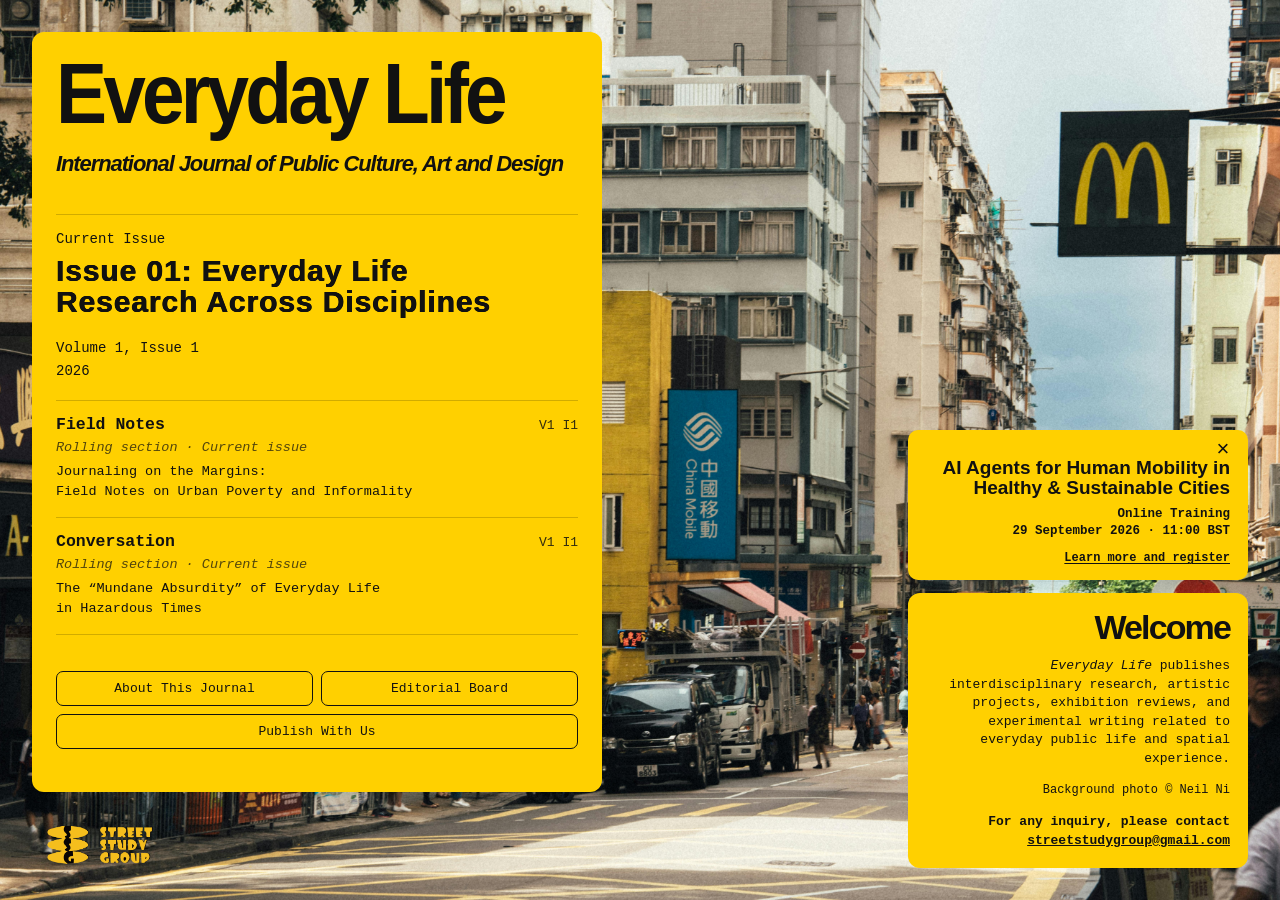
==== commit e05b4178: "updata" ====
--- a/index.html
+++ b/index.html
@@ -88,10 +88,10 @@
 
     <aside class="event-popover" aria-label="Upcoming online training">
       <button class="event-popover-close" type="button" aria-label="Close event notice">×</button>
-      <p class="event-popover-kicker">Online Training · 29 September 2026 · 11:00 BST</p>
       <h2>AI Agents for Human Mobility in Healthy &amp; Sustainable Cities</h2>
-      <p>
-        An Urban Studies Foundation seminar led by Dr Queenie (Qiumeng) Li.
+      <p class="event-popover-kicker">
+        Online Training<br>
+        29 September 2026 · 11:00 BST
       </p>
       <a href="https://post-industrial-cities.com/OnlineTraining1" target="_blank" rel="noopener">
         Learn more and register
--- a/assets/style.css
+++ b/assets/style.css
@@ -319,15 +319,17 @@
 .event-popover {
   position: absolute;
   right: 32px;
-  bottom: 325px;
+  bottom: 320px;
   z-index: 8;
+  box-sizing: border-box;
   width: 340px;
-  padding: 14px 16px 15px;
+  padding: 24px 18px 14px;
   background: var(--yellow);
   border: none;
   border-radius: 10px;
   box-shadow: none;
   font-family: "Courier New", Courier, monospace;
+  text-align: right;
   transform-origin: right bottom;
 }
 
@@ -337,8 +339,8 @@
 
 .event-popover-close {
   position: absolute;
-  top: 10px;
-  right: 12px;
+  top: 8px;
+  right: 14px;
   width: 22px;
   height: 22px;
   padding: 0;
@@ -352,23 +354,23 @@
 }
 
 .event-popover-kicker {
-  margin: 0 32px 7px 0;
+  margin: 0 0 9px;
   font-size: 12px;
   line-height: 1.25;
   font-weight: 700;
 }
 
 .event-popover h2 {
-  margin: 0 0 8px;
+  margin: 4px 0 8px;
   font-family: Arial, Helvetica, sans-serif;
-  font-size: 20px;
+  font-size: 19px;
   line-height: 1.05;
   letter-spacing: 0;
   font-weight: 900;
 }
 
 .event-popover p {
-  margin: 0 0 10px;
+  margin: 0 0 8px;
   font-size: 12.5px;
   line-height: 1.35;
 }
@@ -689,7 +691,7 @@
 
   .event-popover {
     right: 24px;
-    bottom: 315px;
+    bottom: 305px;
     width: min(340px, calc(100vw - 48px));
     transform: none;
   }
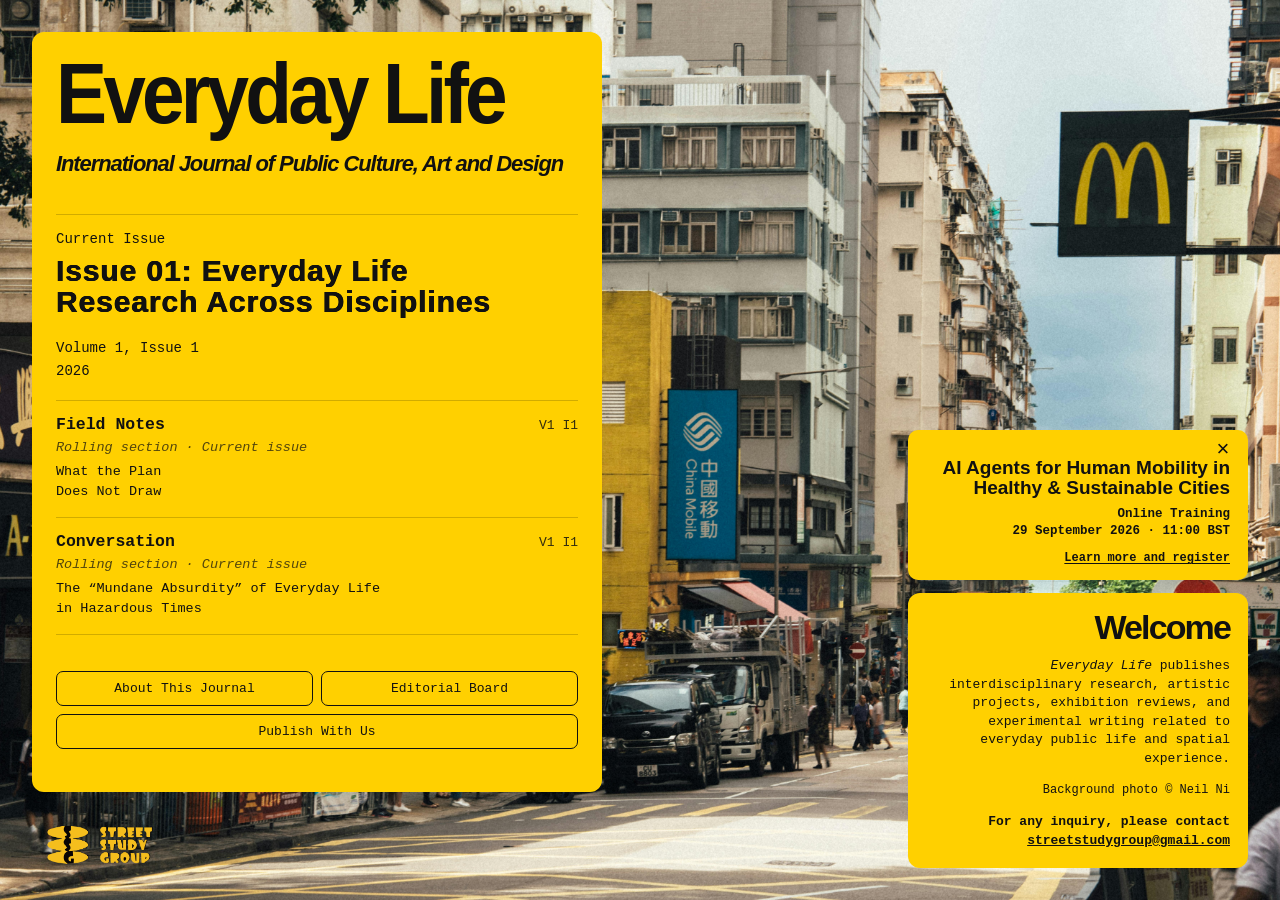
==== commit e80a127b: "Update index.html" ====
--- a/index.html
+++ b/index.html
@@ -42,8 +42,8 @@
     <a href="field-notes.html">
       <strong>Field Notes</strong><br>
       <span class="section-status">Rolling section · Current issue</span><br>
-      Journaling on the Margins:<br>
-      Field Notes on Urban Poverty and Informality
+      What the Plan<br>
+      Does Not Draw
     </a>
     <div class="issue-number">V1 I1</div>
   </div>
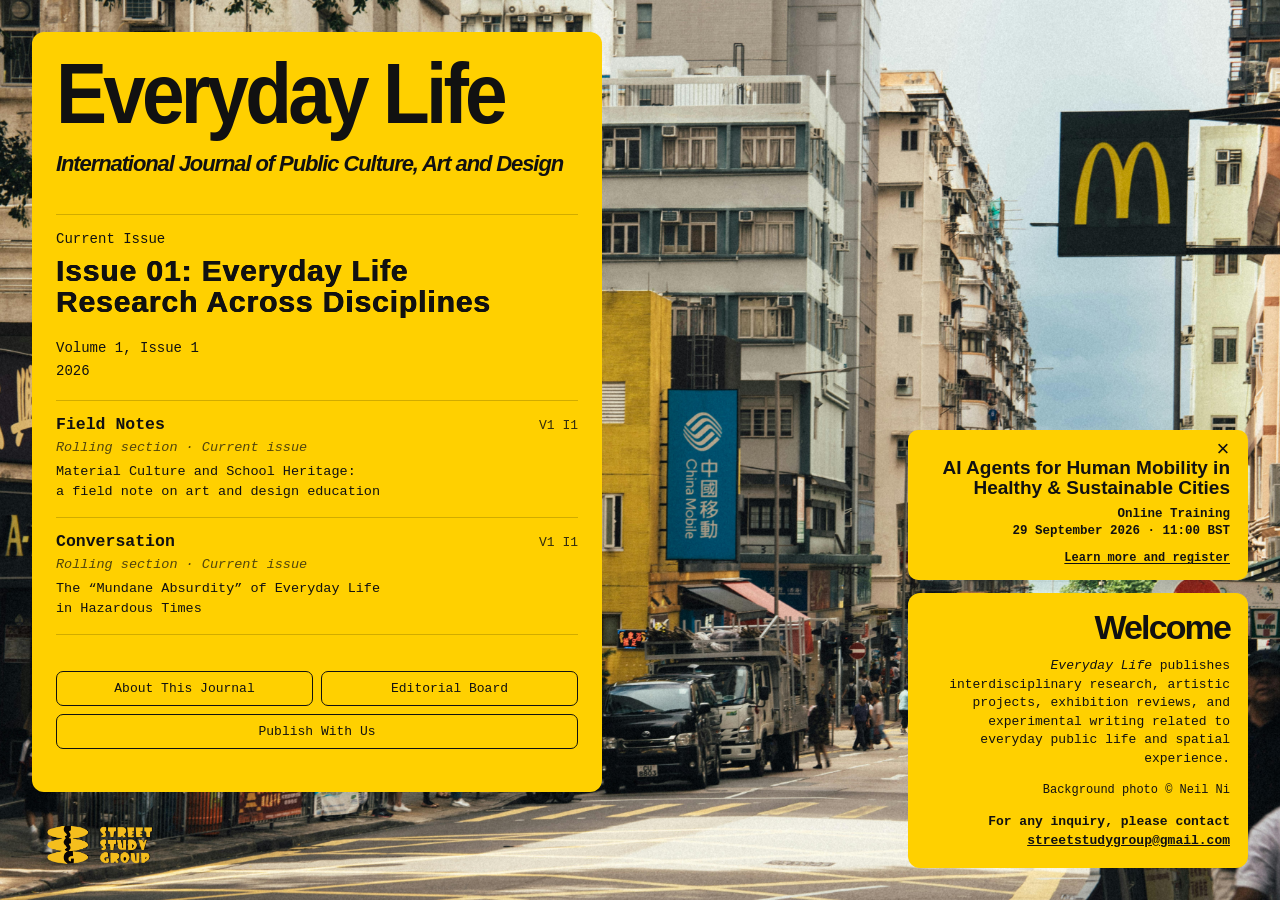
==== commit 83faa749: "go" ====
--- a/index.html
+++ b/index.html
@@ -42,8 +42,8 @@
     <a href="field-notes.html">
       <strong>Field Notes</strong><br>
       <span class="section-status">Rolling section · Current issue</span><br>
-      What the Plan<br>
-      Does Not Draw
+      Material Culture and School Heritage:<br>
+      a field note on art and design education
     </a>
     <div class="issue-number">V1 I1</div>
   </div>
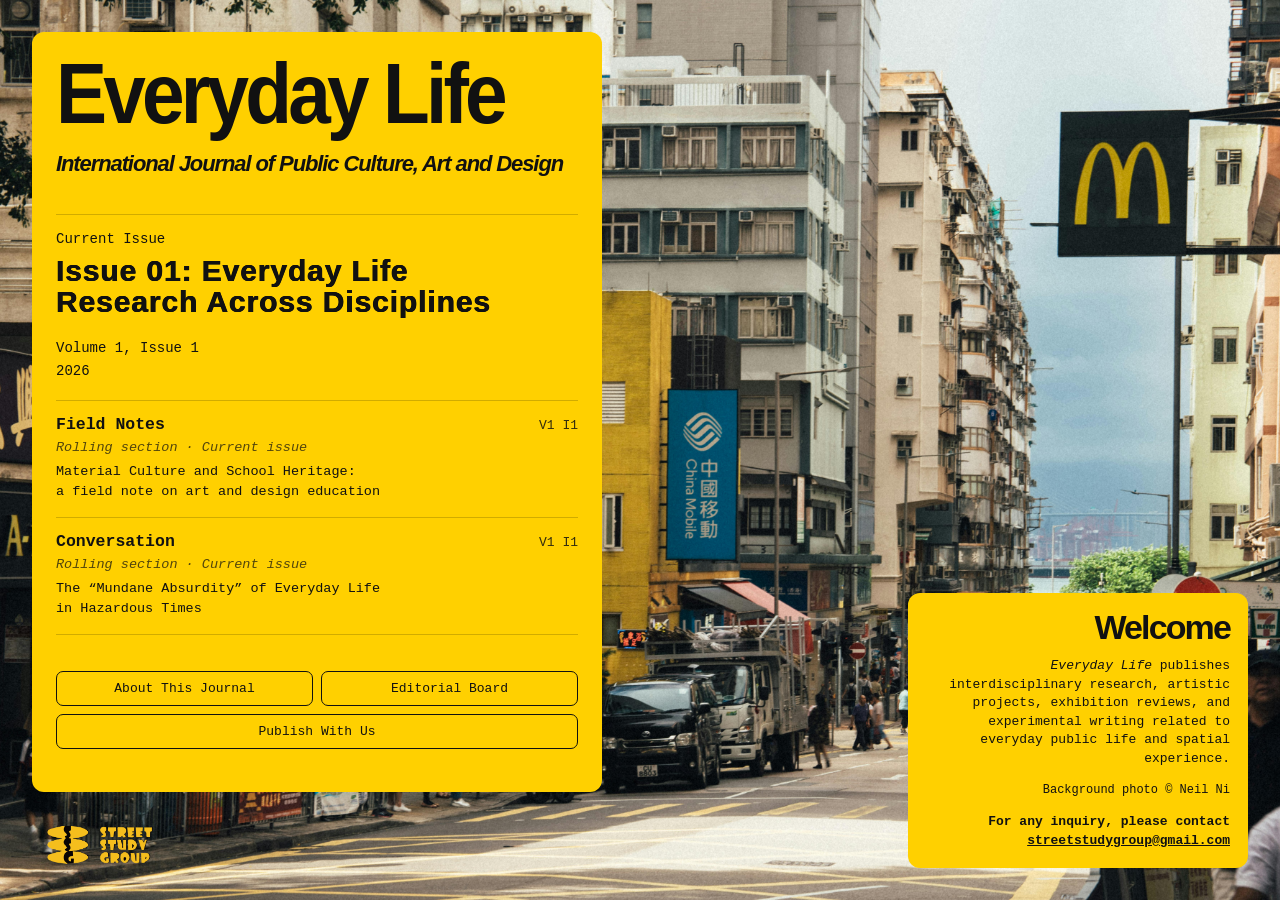
==== commit 6b11a891: "s s" ====
--- a/index.html
+++ b/index.html
@@ -85,18 +85,6 @@
         <a href="mailto:streetstudygroup@gmail.com">streetstudygroup@gmail.com</a>
       </p>
     </section>
-
-    <aside class="event-popover" aria-label="Upcoming online training">
-      <button class="event-popover-close" type="button" aria-label="Close event notice">×</button>
-      <h2>AI Agents for Human Mobility in Healthy &amp; Sustainable Cities</h2>
-      <p class="event-popover-kicker">
-        Online Training<br>
-        29 September 2026 · 11:00 BST
-      </p>
-      <a href="https://post-industrial-cities.com/OnlineTraining1" target="_blank" rel="noopener">
-        Learn more and register
-      </a>
-    </aside>
 
 <a 
   class="corner-logo-card" 
@@ -502,30 +490,6 @@
     }
   });
 
-  const eventPopover = document.querySelector(".event-popover");
-  const eventPopoverClose = document.querySelector(".event-popover-close");
-
-  if (eventPopover && eventPopoverClose) {
-    const storageKey = "everydaylife-online-training-dismissed";
-
-    try {
-      if (window.localStorage.getItem(storageKey) === "true") {
-        eventPopover.hidden = true;
-      }
-    } catch (error) {
-      // Some private browsing modes block localStorage.
-    }
-
-    eventPopoverClose.addEventListener("click", function () {
-      eventPopover.hidden = true;
-
-      try {
-        window.localStorage.setItem(storageKey, "true");
-      } catch (error) {
-        // Closing still works even when localStorage is unavailable.
-      }
-    });
-  }
 </script>
 
 </body>
--- a/assets/style.css
+++ b/assets/style.css
@@ -310,82 +310,6 @@
 
 .welcome-card a {
   color: var(--black);
-}
-
-/* =========================================================
-   右侧活动通知
-   ========================================================= */
-
-.event-popover {
-  position: absolute;
-  right: 32px;
-  bottom: 320px;
-  z-index: 8;
-  box-sizing: border-box;
-  width: 340px;
-  padding: 24px 18px 14px;
-  background: var(--yellow);
-  border: none;
-  border-radius: 10px;
-  box-shadow: none;
-  font-family: "Courier New", Courier, monospace;
-  text-align: right;
-  transform-origin: right bottom;
-}
-
-.event-popover[hidden] {
-  display: none;
-}
-
-.event-popover-close {
-  position: absolute;
-  top: 8px;
-  right: 14px;
-  width: 22px;
-  height: 22px;
-  padding: 0;
-  border: none;
-  background: transparent;
-  color: var(--black);
-  font-family: Arial, Helvetica, sans-serif;
-  font-size: 22px;
-  line-height: 1;
-  cursor: pointer;
-}
-
-.event-popover-kicker {
-  margin: 0 0 9px;
-  font-size: 12px;
-  line-height: 1.25;
-  font-weight: 700;
-}
-
-.event-popover h2 {
-  margin: 4px 0 8px;
-  font-family: Arial, Helvetica, sans-serif;
-  font-size: 19px;
-  line-height: 1.05;
-  letter-spacing: 0;
-  font-weight: 900;
-}
-
-.event-popover p {
-  margin: 0 0 8px;
-  font-size: 12.5px;
-  line-height: 1.35;
-}
-
-.event-popover a {
-  display: inline-block;
-  padding: 0;
-  border: none;
-  background: transparent;
-  color: var(--black);
-  border-radius: 0;
-  text-decoration: underline;
-  text-underline-offset: 0.15em;
-  font-size: 12px;
-  font-weight: 700;
 }
 
 /* =========================================================
@@ -642,7 +566,6 @@
 @media (min-width: 821px) and (max-height: 860px) {
   .home-card,
   .welcome-card,
-  .event-popover,
   .corner-logo-card {
     transform: scale(0.88);
   }
@@ -651,7 +574,6 @@
 @media (min-width: 821px) and (max-height: 760px) {
   .home-card,
   .welcome-card,
-  .event-popover,
   .corner-logo-card {
     transform: scale(0.78);
   }
@@ -660,7 +582,6 @@
 @media (min-width: 821px) and (max-height: 680px) {
   .home-card,
   .welcome-card,
-  .event-popover,
   .corner-logo-card {
     transform: scale(0.68);
   }
@@ -685,13 +606,6 @@
   .welcome-card {
     right: 24px;
     bottom: 24px;
-    width: min(340px, calc(100vw - 48px));
-    transform: none;
-  }
-
-  .event-popover {
-    right: 24px;
-    bottom: 305px;
     width: min(340px, calc(100vw - 48px));
     transform: none;
   }
@@ -721,7 +635,6 @@
 
   .home-card,
   .welcome-card,
-  .event-popover,
   .corner-logo-card {
     position: relative;
     left: auto;
@@ -798,22 +711,6 @@
 
   .welcome-card h2 {
     font-size: 32px;
-  }
-
-  .event-popover {
-    position: fixed;
-    right: 14px;
-    bottom: max(14px, env(safe-area-inset-bottom));
-    left: 14px;
-    width: auto;
-    max-height: min(36svh, 280px);
-    overflow-y: auto;
-    padding: 14px 14px 16px;
-    border-radius: 10px;
-  }
-
-  .event-popover h2 {
-    font-size: 20px;
   }
 
   .corner-logo-card {
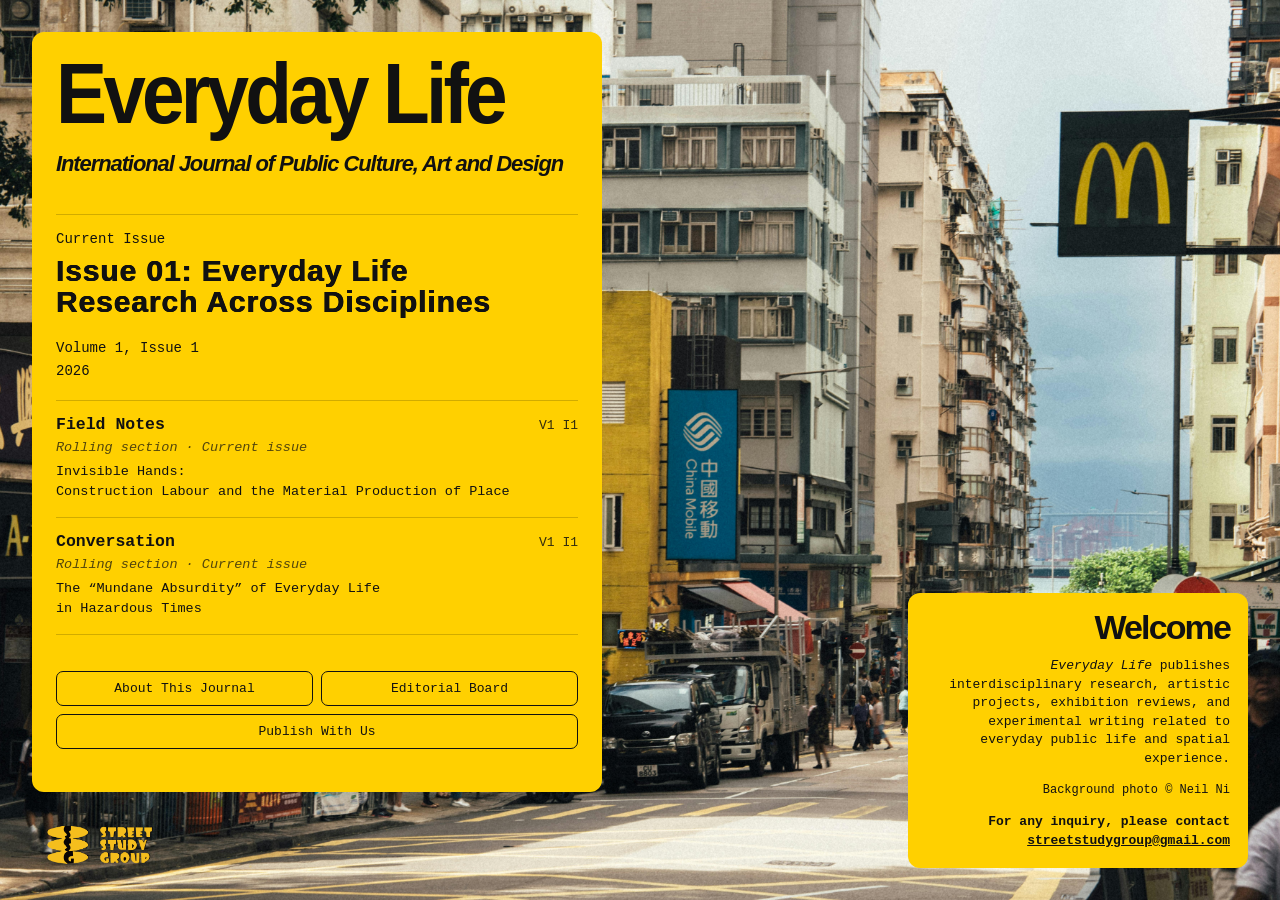
==== commit d43df755: "go" ====
--- a/index.html
+++ b/index.html
@@ -42,8 +42,8 @@
     <a href="field-notes.html">
       <strong>Field Notes</strong><br>
       <span class="section-status">Rolling section · Current issue</span><br>
-      Material Culture and School Heritage:<br>
-      a field note on art and design education
+      Invisible Hands:<br>
+      Construction Labour and the Material Production of Place
     </a>
     <div class="issue-number">V1 I1</div>
   </div>
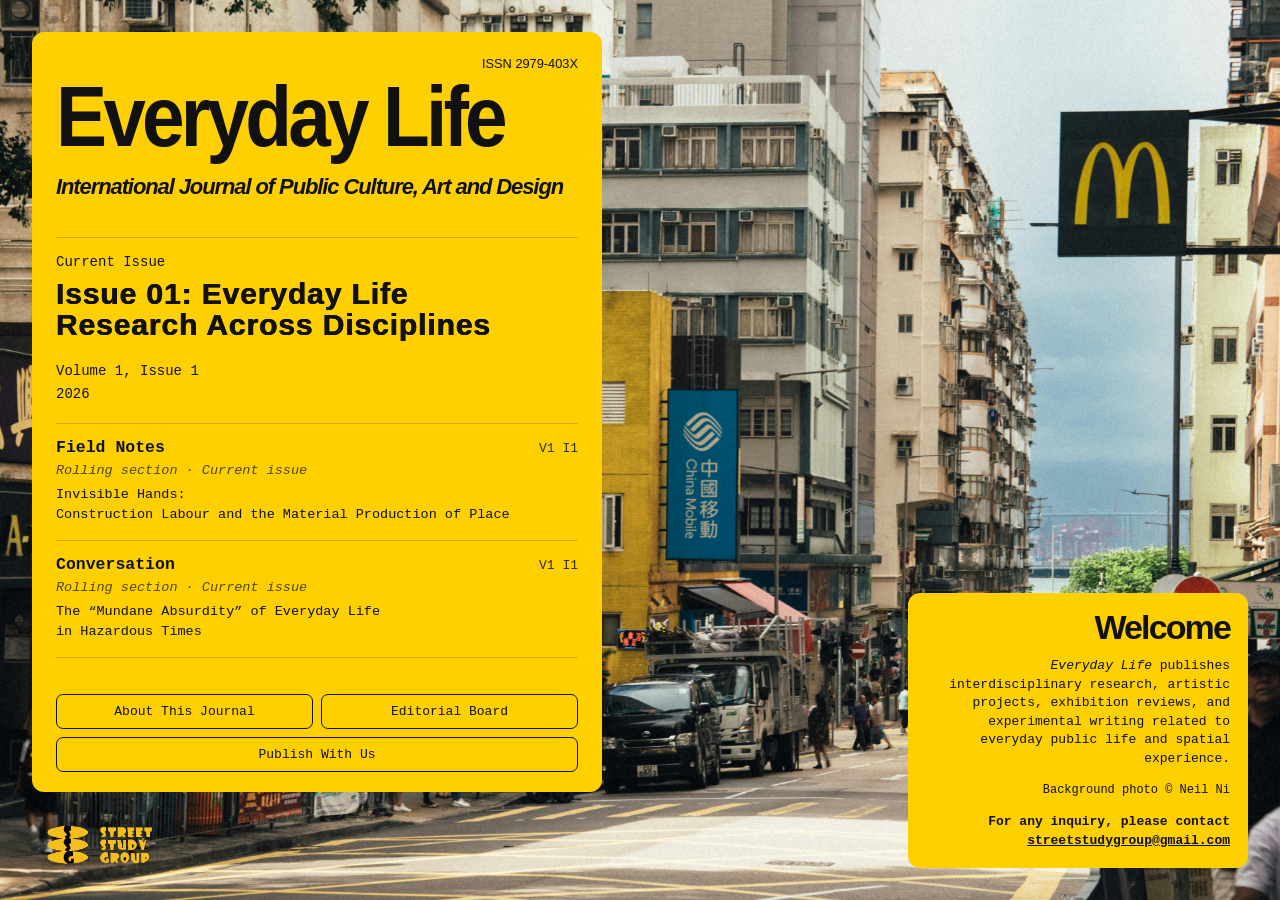
==== commit b4d3483e: "ok" ====
--- a/index.html
+++ b/index.html
@@ -19,6 +19,7 @@
     <section class="home-card">
 
       <header class="brand-block">
+        <div style="text-align: right; font-size: 0.8rem; margin-bottom: 0.5rem;">ISSN 2979-403X</div>
         <h1>Everyday Life</h1>
         <p>International Journal of Public Culture, Art and Design</p>
       </header>
@@ -105,6 +106,7 @@
     <p class="panel-title">About This Journal</p>
 
     <h2><em>Everyday Life</em></h2>
+    <p>ISSN 2979-403X</p>
 
     <p>
       <em>Everyday Life</em> is a peer-reviewed interdisciplinary journal dedicated to exploring the relationships between public culture, design, art, urban space, media, and everyday experience. Published biannually as a free open-access journal, it brings together academic research, visual culture, artistic practice, exhibition criticism, and experimental forms of inquiry that engage with the ordinary conditions of contemporary life.
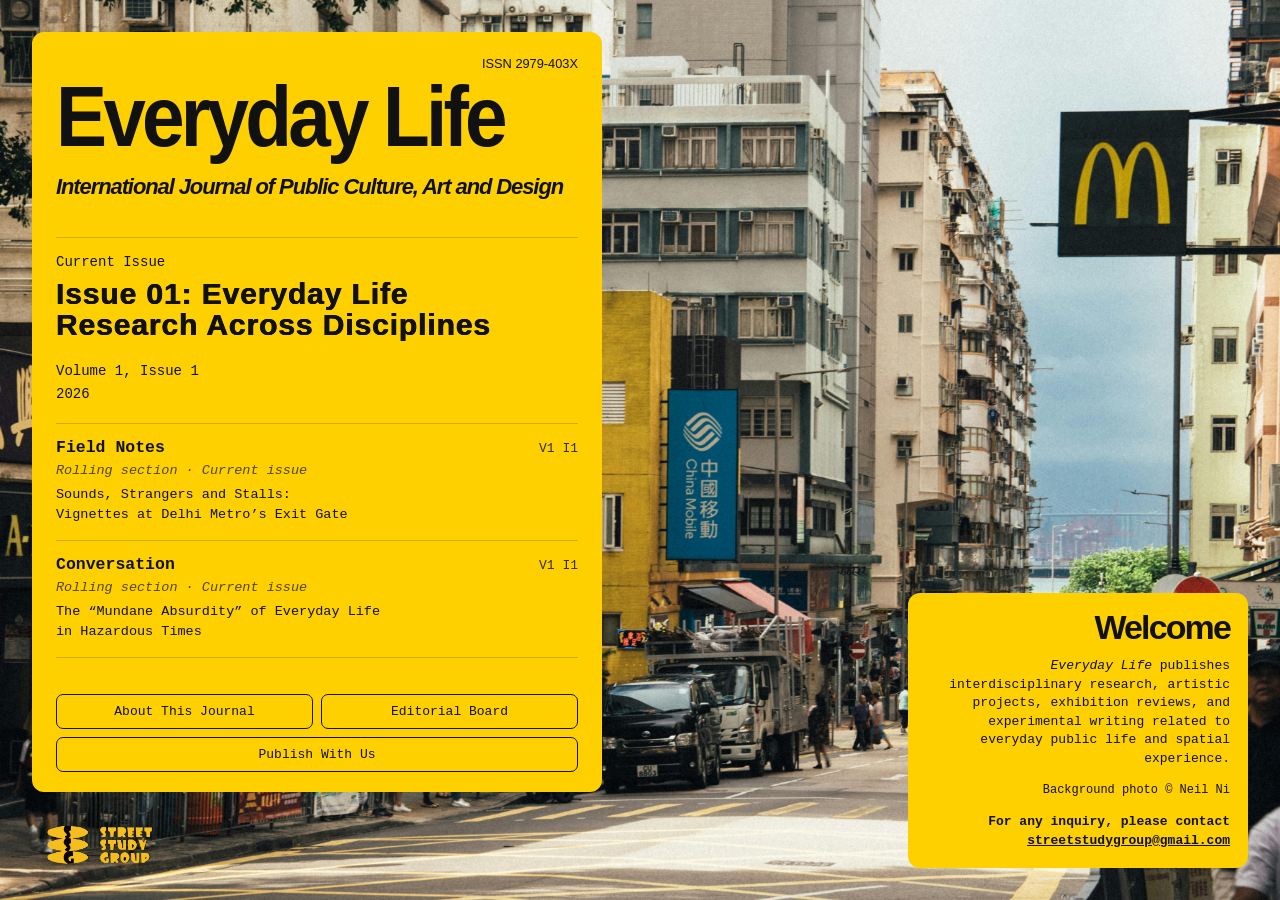
==== commit d10b1814: "go" ====
--- a/index.html
+++ b/index.html
@@ -43,8 +43,8 @@
     <a href="field-notes.html">
       <strong>Field Notes</strong><br>
       <span class="section-status">Rolling section · Current issue</span><br>
-      Invisible Hands:<br>
-      Construction Labour and the Material Production of Place
+      Sounds, Strangers and Stalls:<br>
+      Vignettes at Delhi Metro’s Exit Gate
     </a>
     <div class="issue-number">V1 I1</div>
   </div>
